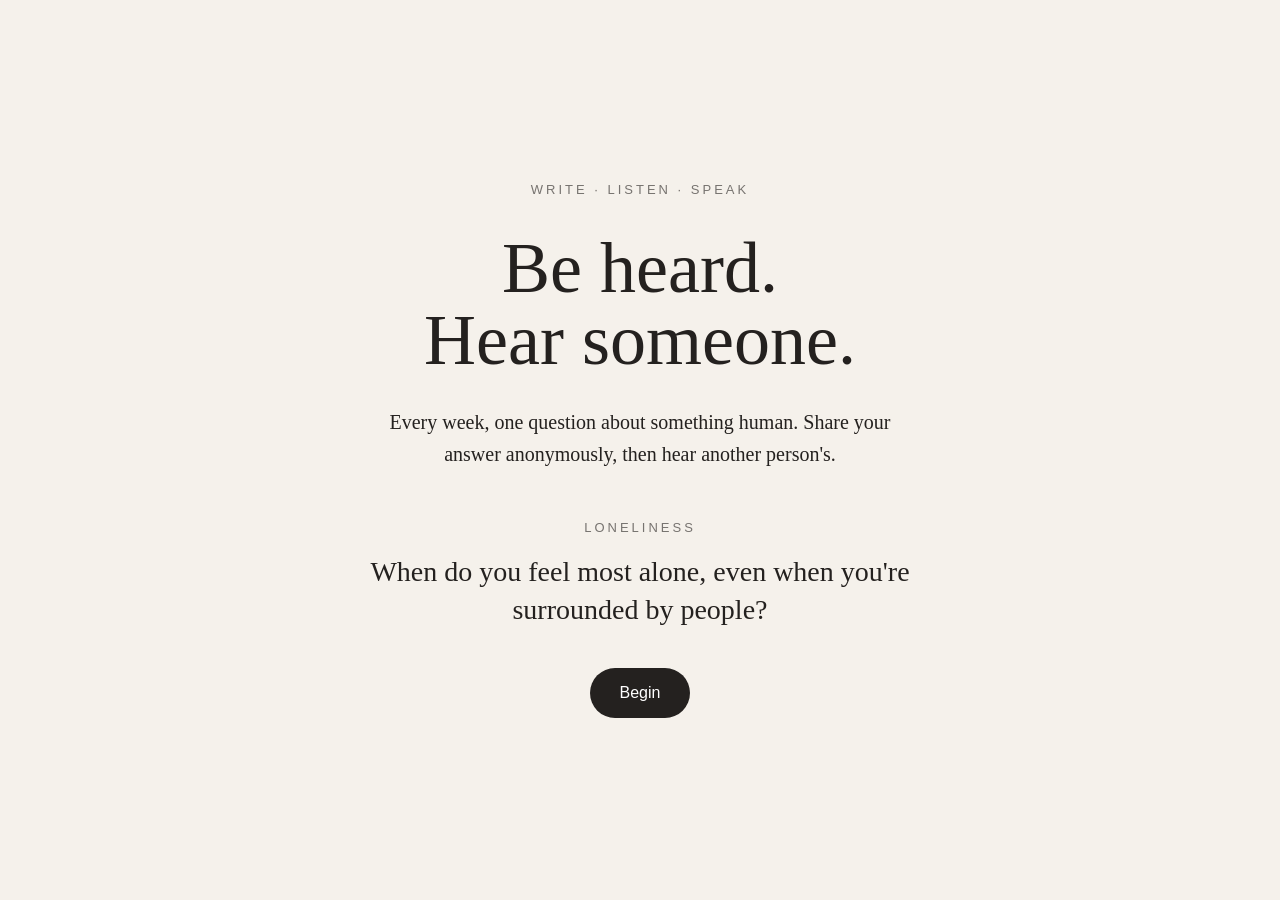
==== index.html @ d4e55817 "Add initial HTML structure and styling" ====
<!DOCTYPE html>
<html lang="en">
<head>
  <meta charset="UTF-8">
  <meta name="viewport" content="width=device-width, initial-scale=1.0">

  <title>Write. Listen. Speak.</title>

  <style>
    * {
      box-sizing: border-box;
    }

    body {
      margin: 0;
      min-height: 100vh;
      font-family: Georgia, "Times New Roman", serif;
      background: #f5f1eb;
      color: #24211f;
      display: flex;
      align-items: center;
      justify-content: center;
    }

    main {
      width: min(680px, 90%);
      text-align: center;
      padding: 60px 20px;
    }

    .small-title {
      font-family: Arial, sans-serif;
      font-size: 13px;
      letter-spacing: 3px;
      text-transform: uppercase;
      margin-bottom: 35px;
      opacity: 0.6;
    }

    h1 {
      font-size: clamp(42px, 8vw, 72px);
      font-weight: normal;
      line-height: 1;
      margin: 0 0 30px;
    }

    .intro {
      font-size: 20px;
      line-height: 1.6;
      margin: 0 auto 50px;
      max-width: 520px;
    }

    .emotion {
      font-family: Arial, sans-serif;
      font-size: 13px;
      letter-spacing: 3px;
      text-transform: uppercase;
      margin-bottom: 18px;
      opacity: 0.6;
    }

    .prompt {
      font-size: 28px;
      line-height: 1.35;
      margin: 0 auto 40px;
      max-width: 600px;
    }

    button {
      border: none;
      padding: 16px 30px;
      font-size: 16px;
      cursor: pointer;
      background: #24211f;
      color: white;
      border-radius: 30px;
    }

    button:hover {
      opacity: 0.8;
    }
  </style>
</head>

<body>

  <main>

    <div class="small-title">
      Write · Listen · Speak
    </div>

    <h1>Be heard.<br>Hear someone.</h1>

    <p class="intro">
      Every week, one question about something human.
      Share your answer anonymously, then hear another person's.
    </p>

    <div class="emotion">
      Loneliness
    </div>

    <p class="prompt">
      When do you feel most alone, even when you're surrounded by people?
    </p>

    <button>
      Begin
    </button>

  </main>

</body>
</html>
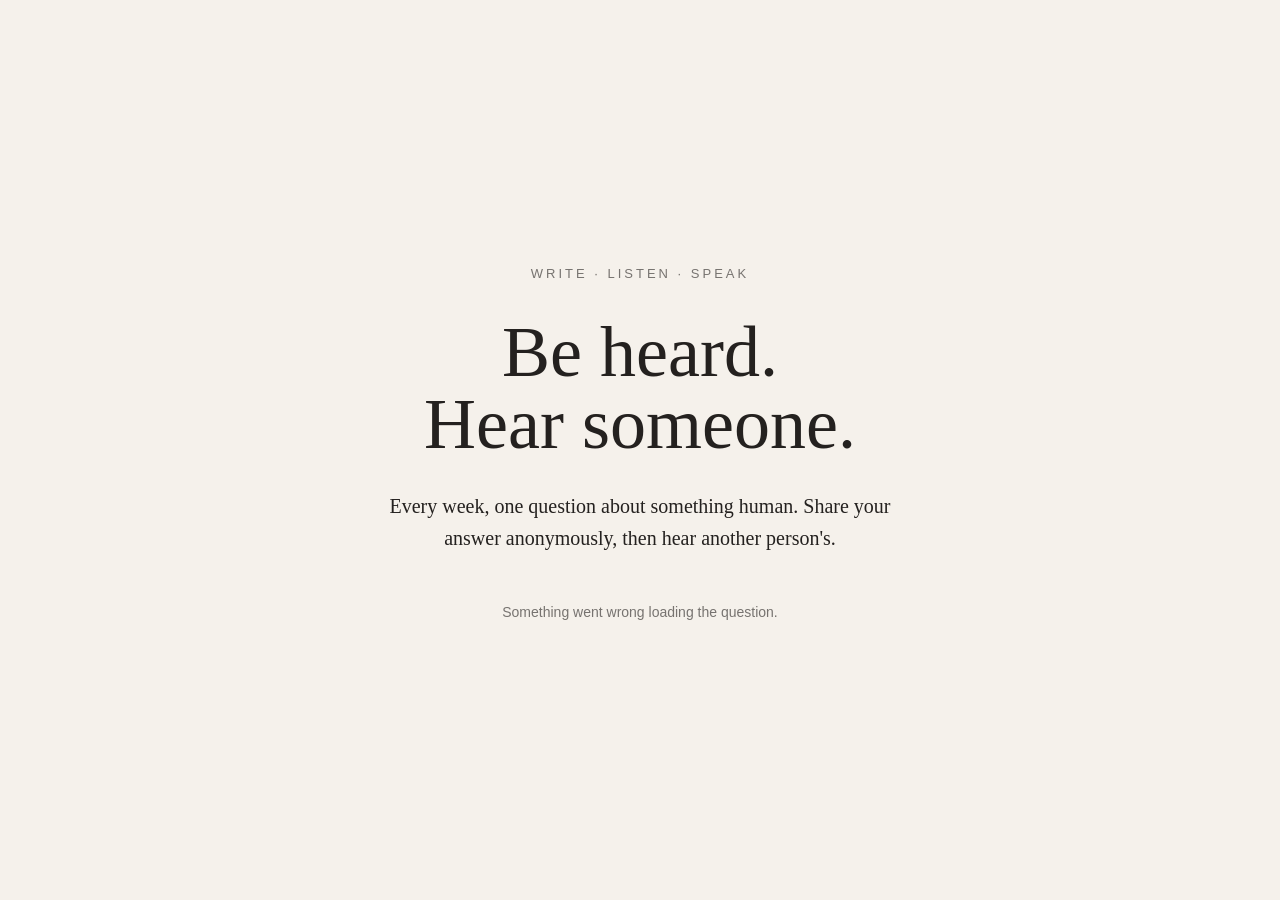
==== commit 911b758d: "connect website to supabase" ====
--- a/index.html
+++ b/index.html
@@ -80,6 +80,12 @@
     button:hover {
       opacity: 0.8;
     }
+
+    .error {
+      font-family: Arial, sans-serif;
+      font-size: 14px;
+      opacity: 0.6;
+    }
   </style>
 </head>
 
@@ -91,26 +97,91 @@
       Write · Listen · Speak
     </div>
 
-    <h1>Be heard.<br>Hear someone.</h1>
+    <h1>
+      Be heard.<br>
+      Hear someone.
+    </h1>
 
     <p class="intro">
       Every week, one question about something human.
       Share your answer anonymously, then hear another person's.
     </p>
 
-    <div class="emotion">
-      Loneliness
+    <div id="prompt-area">
+      <p>Loading this week's question...</p>
     </div>
-
-    <p class="prompt">
-      When do you feel most alone, even when you're surrounded by people?
-    </p>
-
-    <button>
-      Begin
-    </button>
 
   </main>
 
+  <script>
+    const SUPABASE_URL = "https://hgqujhmyamqfunkyokww.supabase.co";
+
+    const SUPABASE_KEY = "sb_publishable_3QNt1LfRmiSrVaBUyxqfhw_ksSgSi-8";
+
+    async function loadPrompt() {
+      const promptArea = document.getElementById("prompt-area");
+
+      try {
+        const response = await fetch(
+          `${SUPABASE_URL}/rest/v1/prompts?status=eq.active&select=emotion,question&limit=1`,
+          {
+            headers: {
+              "apikey": SUPABASE_KEY,
+              "Authorization": `Bearer ${SUPABASE_KEY}`
+            }
+          }
+        );
+
+        if (!response.ok) {
+          throw new Error("Could not load prompt");
+        }
+
+        const prompts = await response.json();
+
+        if (prompts.length === 0) {
+          promptArea.innerHTML = `
+            <p class="error">
+              There isn't an active question right now.
+            </p>
+          `;
+          return;
+        }
+
+        const prompt = prompts[0];
+
+        promptArea.innerHTML = `
+          <div class="emotion">
+            ${escapeHtml(prompt.emotion)}
+          </div>
+
+          <p class="prompt">
+            ${escapeHtml(prompt.question)}
+          </p>
+
+          <button>
+            Begin
+          </button>
+        `;
+
+      } catch (error) {
+        console.error(error);
+
+        promptArea.innerHTML = `
+          <p class="error">
+            Something went wrong loading the question.
+          </p>
+        `;
+      }
+    }
+
+    function escapeHtml(text) {
+      const div = document.createElement("div");
+      div.textContent = text;
+      return div.innerHTML;
+    }
+
+    loadPrompt();
+  </script>
+
 </body>
 </html>
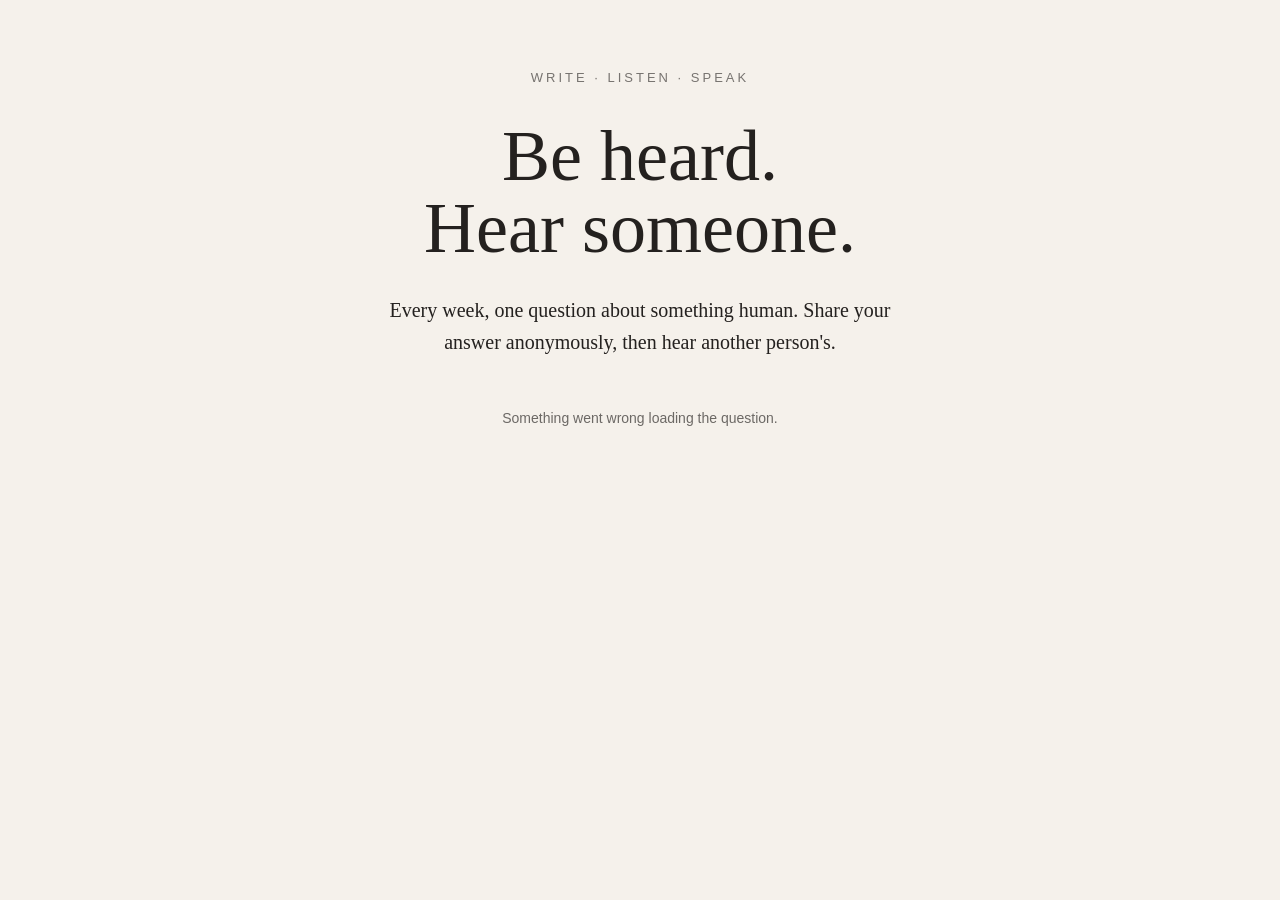
==== commit 1c88ff2b: "Add anonymous answer submission" ====
--- a/index.html
+++ b/index.html
@@ -17,24 +17,26 @@
       font-family: Georgia, "Times New Roman", serif;
       background: #f5f1eb;
       color: #24211f;
-      display: flex;
-      align-items: center;
-      justify-content: center;
     }
 
     main {
       width: min(680px, 90%);
+      margin: 0 auto;
+      padding: 70px 20px;
       text-align: center;
-      padding: 60px 20px;
-    }
-
-    .small-title {
+    }
+
+    .small-title,
+    .emotion {
       font-family: Arial, sans-serif;
       font-size: 13px;
       letter-spacing: 3px;
       text-transform: uppercase;
+      opacity: 0.6;
+    }
+
+    .small-title {
       margin-bottom: 35px;
-      opacity: 0.6;
     }
 
     h1 {
@@ -47,24 +49,39 @@
     .intro {
       font-size: 20px;
       line-height: 1.6;
+      max-width: 520px;
       margin: 0 auto 50px;
-      max-width: 520px;
     }
 
     .emotion {
-      font-family: Arial, sans-serif;
-      font-size: 13px;
-      letter-spacing: 3px;
-      text-transform: uppercase;
       margin-bottom: 18px;
-      opacity: 0.6;
     }
 
     .prompt {
       font-size: 28px;
       line-height: 1.35;
-      margin: 0 auto 40px;
+      margin: 0 auto 36px;
       max-width: 600px;
+    }
+
+    textarea {
+      width: 100%;
+      min-height: 220px;
+      resize: vertical;
+      border: 1px solid rgba(36, 33, 31, 0.25);
+      border-radius: 18px;
+      background: rgba(255,255,255,0.4);
+      padding: 20px;
+      font-family: Georgia, "Times New Roman", serif;
+      font-size: 20px;
+      line-height: 1.5;
+      color: #24211f;
+      outline: none;
+      margin-bottom: 20px;
+    }
+
+    textarea:focus {
+      border-color: #24211f;
     }
 
     button {
@@ -81,10 +98,36 @@
       opacity: 0.8;
     }
 
-    .error {
+    button:disabled {
+      opacity: 0.4;
+      cursor: default;
+    }
+
+    .secondary {
+      background: transparent;
+      color: #24211f;
+      border: 1px solid rgba(36, 33, 31, 0.3);
+      margin-right: 10px;
+    }
+
+    .note,
+    .message {
       font-family: Arial, sans-serif;
       font-size: 14px;
-      opacity: 0.6;
+      line-height: 1.5;
+      opacity: 0.65;
+    }
+
+    .note {
+      margin: 0 0 24px;
+    }
+
+    .message {
+      margin-top: 24px;
+    }
+
+    .hidden {
+      display: none;
     }
   </style>
 </head>
@@ -97,33 +140,66 @@
       Write · Listen · Speak
     </div>
 
-    <h1>
-      Be heard.<br>
-      Hear someone.
-    </h1>
-
-    <p class="intro">
-      Every week, one question about something human.
-      Share your answer anonymously, then hear another person's.
-    </p>
-
-    <div id="prompt-area">
-      <p>Loading this week's question...</p>
-    </div>
+    <section id="home-screen">
+
+      <h1>
+        Be heard.<br>
+        Hear someone.
+      </h1>
+
+      <p class="intro">
+        Every week, one question about something human.
+        Share your answer anonymously, then hear another person's.
+      </p>
+
+      <div id="prompt-area">
+        <p>Loading this week's question...</p>
+      </div>
+
+    </section>
+
+    <section id="write-screen" class="hidden">
+
+      <div class="emotion" id="write-emotion"></div>
+
+      <p class="prompt" id="write-question"></p>
+
+      <textarea
+        id="answer-box"
+        maxlength="2000"
+        placeholder="Write whatever comes up..."
+      ></textarea>
+
+      <p class="note">
+        Please don't include your name, contact details, or identifying information.
+      </p>
+
+      <button class="secondary" id="back-button">
+        Back
+      </button>
+
+      <button id="submit-button">
+        Submit anonymously
+      </button>
+
+      <p class="message" id="submit-message"></p>
+
+    </section>
 
   </main>
 
   <script>
     const SUPABASE_URL = "https://hgqujhmyamqfunkyokww.supabase.co";
-
     const SUPABASE_KEY = "sb_publishable_3QNt1LfRmiSrVaBUyxqfhw_ksSgSi-8";
+
+    let activePrompt = null;
 
     async function loadPrompt() {
       const promptArea = document.getElementById("prompt-area");
 
       try {
         const response = await fetch(
-          `${SUPABASE_URL}/rest/v1/prompts?status=eq.active&select=emotion,question&limit=1`,
+          `${SUPABASE_URL}/rest/v1/prompts?status=eq.active&select=id,emotion,question&limit=1`,
           {
             headers: {
               "apikey": SUPABASE_KEY,
@@ -140,46 +216,125 @@
 
         if (prompts.length === 0) {
           promptArea.innerHTML = `
-            <p class="error">
+            <p class="message">
               There isn't an active question right now.
             </p>
           `;
           return;
         }
 
-        const prompt = prompts[0];
+        activePrompt = prompts[0];
 
         promptArea.innerHTML = `
           <div class="emotion">
-            ${escapeHtml(prompt.emotion)}
+            ${escapeHtml(activePrompt.emotion)}
           </div>
 
           <p class="prompt">
-            ${escapeHtml(prompt.question)}
+            ${escapeHtml(activePrompt.question)}
           </p>
 
-          <button>
+          <button id="begin-button">
             Begin
           </button>
         `;
 
+        document
+          .getElementById("begin-button")
+          .addEventListener("click", showWriteScreen);
+
       } catch (error) {
         console.error(error);
 
         promptArea.innerHTML = `
-          <p class="error">
+          <p class="message">
             Something went wrong loading the question.
           </p>
         `;
       }
     }
 
+    function showWriteScreen() {
+      document.getElementById("home-screen").classList.add("hidden");
+      document.getElementById("write-screen").classList.remove("hidden");
+
+      document.getElementById("write-emotion").textContent =
+        activePrompt.emotion;
+
+      document.getElementById("write-question").textContent =
+        activePrompt.question;
+    }
+
+    function showHomeScreen() {
+      document.getElementById("write-screen").classList.add("hidden");
+      document.getElementById("home-screen").classList.remove("hidden");
+    }
+
+    async function submitAnswer() {
+      const box = document.getElementById("answer-box");
+      const button = document.getElementById("submit-button");
+      const message = document.getElementById("submit-message");
+
+      const body = box.value.trim();
+
+      if (!body) {
+        message.textContent = "Write something before submitting.";
+        return;
+      }
+
+      button.disabled = true;
+      message.textContent = "Sending...";
+
+      try {
+        const response = await fetch(
+          `${SUPABASE_URL}/rest/v1/answers`,
+          {
+            method: "POST",
+            headers: {
+              "apikey": SUPABASE_KEY,
+              "Authorization": `Bearer ${SUPABASE_KEY}`,
+              "Content-Type": "application/json",
+              "Prefer": "return=minimal"
+            },
+            body: JSON.stringify({
+              prompt_id: activePrompt.id,
+              body: body,
+              status: "pending"
+            })
+          }
+        );
+
+        if (!response.ok) {
+          throw new Error("Could not submit answer");
+        }
+
+        box.value = "";
+        message.textContent =
+          "Thank you. Your answer has been received.";
+
+      } catch (error) {
+        console.error(error);
+        message.textContent =
+          "Something went wrong. Please try again.";
+      }
+
+      button.disabled = false;
+    }
+
     function escapeHtml(text) {
       const div = document.createElement("div");
       div.textContent = text;
       return div.innerHTML;
     }
 
+    document
+      .getElementById("back-button")
+      .addEventListener("click", showHomeScreen);
+
+    document
+      .getElementById("submit-button")
+      .addEventListener("click", submitAnswer);
+
     loadPrompt();
   </script>
 
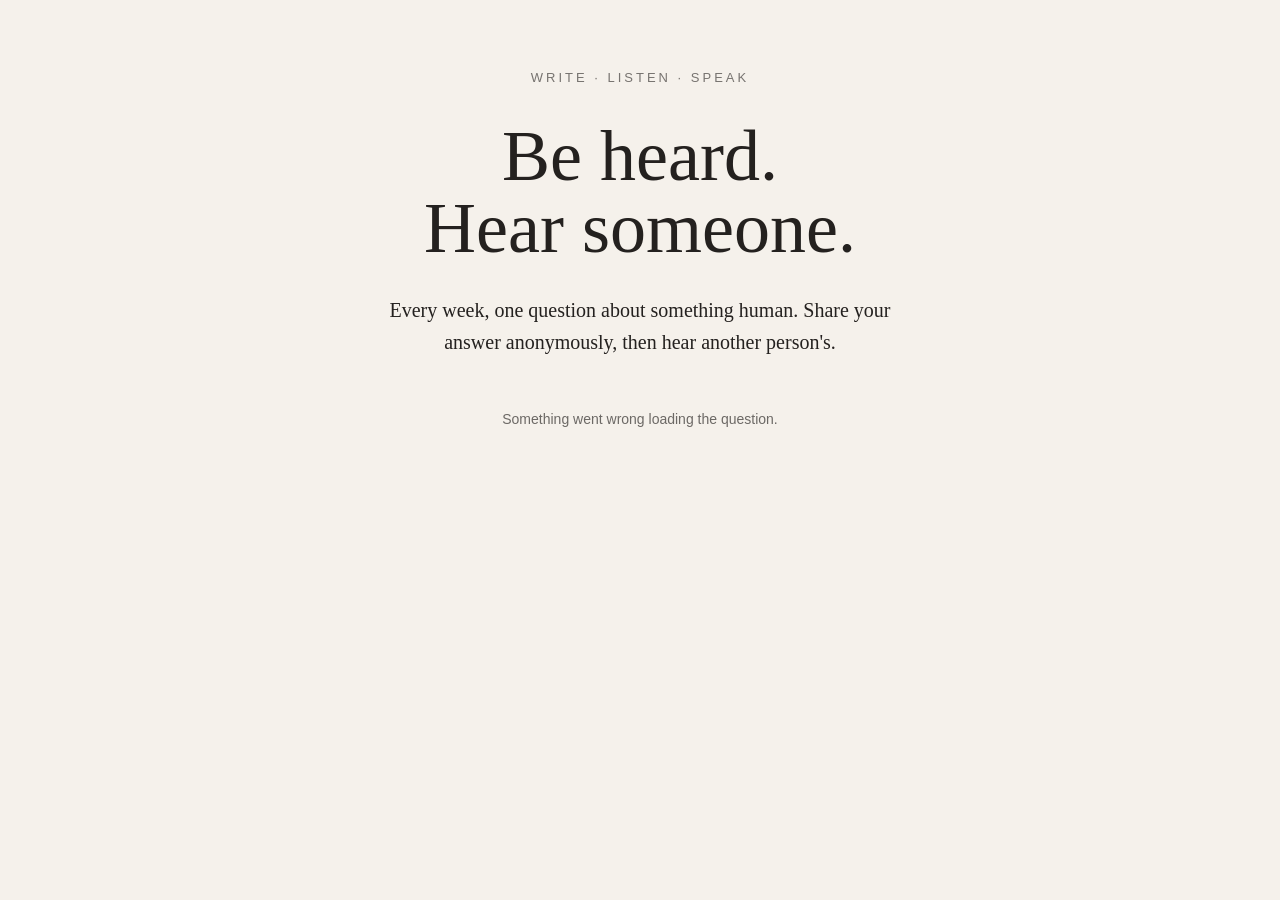
==== commit cdf06696: "Add listen screen" ====
--- a/index.html
+++ b/index.html
@@ -44,6 +44,12 @@
       font-weight: normal;
       line-height: 1;
       margin: 0 0 30px;
+    }
+
+    h2 {
+      font-size: 40px;
+      font-weight: normal;
+      margin: 0 0 25px;
     }
 
     .intro {
@@ -84,6 +90,30 @@
       border-color: #24211f;
     }
 
+    .answer-card {
+      margin: 35px auto;
+      padding: 35px;
+      max-width: 600px;
+      background: rgba(255,255,255,0.45);
+      border-radius: 20px;
+      text-align: left;
+    }
+
+    .answer-label {
+      font-family: Arial, sans-serif;
+      font-size: 12px;
+      letter-spacing: 2px;
+      text-transform: uppercase;
+      opacity: 0.5;
+      margin-bottom: 18px;
+    }
+
+    .stranger-answer {
+      font-size: 24px;
+      line-height: 1.55;
+      margin: 0;
+    }
+
     button {
       border: none;
       padding: 16px 30px;
@@ -114,7 +144,7 @@
     .message {
       font-family: Arial, sans-serif;
       font-size: 14px;
-      line-height: 1.5;
+      line-height: 1.6;
       opacity: 0.65;
     }
 
@@ -139,6 +169,9 @@
     <div class="small-title">
       Write · Listen · Speak
     </div>
+
+
+    <!-- HOME -->
 
     <section id="home-screen">
 
@@ -157,6 +190,9 @@
       </div>
 
     </section>
+
+
+    <!-- WRITE -->
 
     <section id="write-screen" class="hidden">
 
@@ -171,7 +207,8 @@
       ></textarea>
 
       <p class="note">
-        Please don't include your name, contact details, or identifying information.
+        Please don't include your name, contact details,
+        or identifying information.
       </p>
 
       <button class="secondary" id="back-button">
@@ -186,18 +223,68 @@
 
     </section>
 
+
+    <!-- LISTEN -->
+
+    <section id="listen-screen" class="hidden">
+
+      <div class="emotion" id="listen-emotion"></div>
+
+      <h2>Now, listen.</h2>
+
+      <p class="intro">
+        Someone else answered the same question.
+        Take a moment with their words.
+      </p>
+
+      <p class="prompt" id="listen-question"></p>
+
+      <div class="answer-card">
+
+        <div class="answer-label">
+          Someone wrote
+        </div>
+
+        <p class="stranger-answer" id="stranger-answer"></p>
+
+      </div>
+
+      <p class="note">
+        You don't need to fix anything.
+        Just hear what they chose to share.
+      </p>
+
+      <button id="voice-button">
+        Leave them a voice
+      </button>
+
+      <p class="message" id="listen-message"></p>
+
+    </section>
+
   </main>
 
+
   <script>
-    const SUPABASE_URL = "https://hgqujhmyamqfunkyokww.supabase.co";
-    const SUPABASE_KEY = "sb_publishable_3QNt1LfRmiSrVaBUyxqfhw_ksSgSi-8";
+
+    const SUPABASE_URL =
+      "https://hgqujhmyamqfunkyokww.supabase.co";
+
+    const SUPABASE_KEY =
+      "sb_publishable_3QNt1LfRmiSrVaBUyxqfhw_ksSgSi-8";
+
 
     let activePrompt = null;
+    let selectedAnswer = null;
+
 
     async function loadPrompt() {
-      const promptArea = document.getElementById("prompt-area");
+
+      const promptArea =
+        document.getElementById("prompt-area");
 
       try {
+
         const response = await fetch(
           `${SUPABASE_URL}/rest/v1/prompts?status=eq.active&select=id,emotion,question&limit=1`,
           {
@@ -215,11 +302,13 @@
         const prompts = await response.json();
 
         if (prompts.length === 0) {
+
           promptArea.innerHTML = `
             <p class="message">
               There isn't an active question right now.
             </p>
           `;
+
           return;
         }
 
@@ -243,7 +332,10 @@
           .getElementById("begin-button")
           .addEventListener("click", showWriteScreen);
 
-      } catch (error) {
+      }
+
+      catch (error) {
+
         console.error(error);
 
         promptArea.innerHTML = `
@@ -254,9 +346,16 @@
       }
     }
 
+
     function showWriteScreen() {
-      document.getElementById("home-screen").classList.add("hidden");
-      document.getElementById("write-screen").classList.remove("hidden");
+
+      document
+        .getElementById("home-screen")
+        .classList.add("hidden");
+
+      document
+        .getElementById("write-screen")
+        .classList.remove("hidden");
 
       document.getElementById("write-emotion").textContent =
         activePrompt.emotion;
@@ -265,37 +364,62 @@
         activePrompt.question;
     }
 
+
     function showHomeScreen() {
-      document.getElementById("write-screen").classList.add("hidden");
-      document.getElementById("home-screen").classList.remove("hidden");
-    }
+
+      document
+        .getElementById("write-screen")
+        .classList.add("hidden");
+
+      document
+        .getElementById("home-screen")
+        .classList.remove("hidden");
+    }
+
 
     async function submitAnswer() {
-      const box = document.getElementById("answer-box");
-      const button = document.getElementById("submit-button");
-      const message = document.getElementById("submit-message");
+
+      const box =
+        document.getElementById("answer-box");
+
+      const button =
+        document.getElementById("submit-button");
+
+      const message =
+        document.getElementById("submit-message");
 
       const body = box.value.trim();
 
+
       if (!body) {
-        message.textContent = "Write something before submitting.";
+
+        message.textContent =
+          "Write something before submitting.";
+
         return;
       }
 
+
       button.disabled = true;
-      message.textContent = "Sending...";
+
+      message.textContent =
+        "Sending...";
+
 
       try {
+
         const response = await fetch(
           `${SUPABASE_URL}/rest/v1/answers`,
           {
             method: "POST",
+
             headers: {
               "apikey": SUPABASE_KEY,
               "Authorization": `Bearer ${SUPABASE_KEY}`,
               "Content-Type": "application/json",
               "Prefer": "return=minimal"
             },
+
             body: JSON.stringify({
               prompt_id: activePrompt.id,
               body: body,
@@ -304,38 +428,150 @@
           }
         );
 
+
         if (!response.ok) {
           throw new Error("Could not submit answer");
         }
 
+
         box.value = "";
+
         message.textContent =
-          "Thank you. Your answer has been received.";
-
-      } catch (error) {
+          "Thank you. Finding someone for you to hear...";
+
+
+        await loadStrangerAnswer();
+
+      }
+
+      catch (error) {
+
         console.error(error);
+
         message.textContent =
           "Something went wrong. Please try again.";
-      }
-
-      button.disabled = false;
-    }
+
+        button.disabled = false;
+      }
+    }
+
+
+    async function loadStrangerAnswer() {
+
+      try {
+
+        const response = await fetch(
+          `${SUPABASE_URL}/rest/v1/answers?prompt_id=eq.${activePrompt.id}&status=eq.approved&select=id,body`,
+          {
+            headers: {
+              "apikey": SUPABASE_KEY,
+              "Authorization": `Bearer ${SUPABASE_KEY}`
+            }
+          }
+        );
+
+
+        if (!response.ok) {
+          throw new Error("Could not load an answer");
+        }
+
+
+        const answers = await response.json();
+
+
+        if (answers.length === 0) {
+
+          document.getElementById("submit-message").textContent =
+            "Your answer was received. There isn't another answer ready to hear yet.";
+
+          document.getElementById("submit-button").disabled = false;
+
+          return;
+        }
+
+
+        const randomIndex =
+          Math.floor(Math.random() * answers.length);
+
+        selectedAnswer =
+          answers[randomIndex];
+
+
+        showListenScreen();
+
+      }
+
+      catch (error) {
+
+        console.error(error);
+
+        document.getElementById("submit-message").textContent =
+          "Your answer was received, but we couldn't find another answer right now.";
+
+        document.getElementById("submit-button").disabled = false;
+      }
+    }
+
+
+    function showListenScreen() {
+
+      document
+        .getElementById("write-screen")
+        .classList.add("hidden");
+
+      document
+        .getElementById("listen-screen")
+        .classList.remove("hidden");
+
+
+      document.getElementById("listen-emotion").textContent =
+        activePrompt.emotion;
+
+
+      document.getElementById("listen-question").textContent =
+        activePrompt.question;
+
+
+      document.getElementById("stranger-answer").textContent =
+        selectedAnswer.body;
+    }
+
+
+    function voiceComingNext() {
+
+      document.getElementById("listen-message").textContent =
+        "Voice recording is coming next.";
+    }
+
 
     function escapeHtml(text) {
-      const div = document.createElement("div");
+
+      const div =
+        document.createElement("div");
+
       div.textContent = text;
+
       return div.innerHTML;
     }
+
 
     document
       .getElementById("back-button")
       .addEventListener("click", showHomeScreen);
 
+
     document
       .getElementById("submit-button")
       .addEventListener("click", submitAnswer);
 
+
+    document
+      .getElementById("voice-button")
+      .addEventListener("click", voiceComingNext);
+
+
     loadPrompt();
+
   </script>
 
 </body>
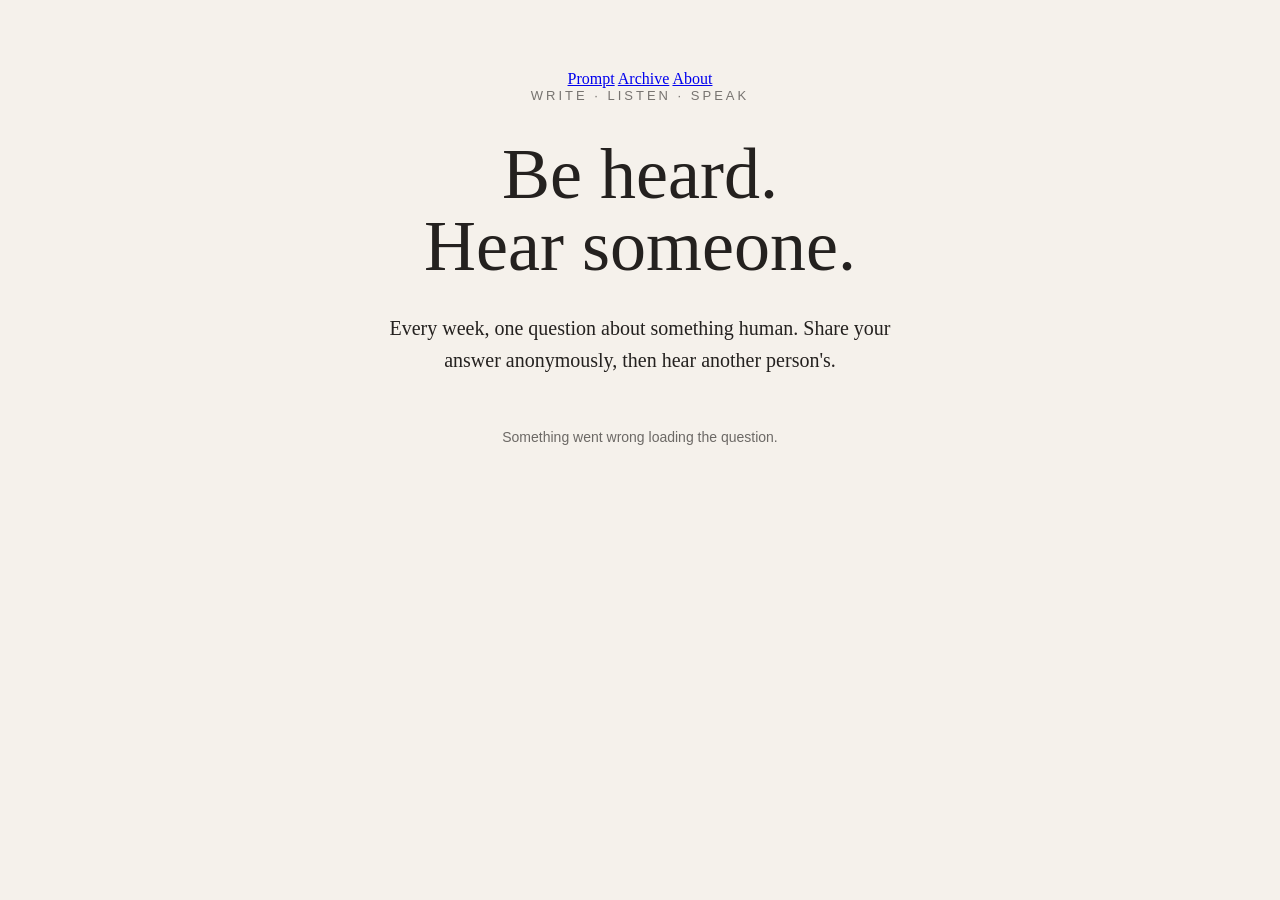
==== commit 988d19c9: "Add site navigation" ====
--- a/index.html
+++ b/index.html
@@ -6,166 +6,17 @@
 
   <title>Write. Listen. Speak.</title>
 
-  <style>
-    * {
-      box-sizing: border-box;
-    }
-
-    body {
-      margin: 0;
-      min-height: 100vh;
-      font-family: Georgia, "Times New Roman", serif;
-      background: #f5f1eb;
-      color: #24211f;
-    }
-
-    main {
-      width: min(680px, 90%);
-      margin: 0 auto;
-      padding: 70px 20px;
-      text-align: center;
-    }
-
-    .small-title,
-    .emotion {
-      font-family: Arial, sans-serif;
-      font-size: 13px;
-      letter-spacing: 3px;
-      text-transform: uppercase;
-      opacity: 0.6;
-    }
-
-    .small-title {
-      margin-bottom: 35px;
-    }
-
-    h1 {
-      font-size: clamp(42px, 8vw, 72px);
-      font-weight: normal;
-      line-height: 1;
-      margin: 0 0 30px;
-    }
-
-    h2 {
-      font-size: 40px;
-      font-weight: normal;
-      margin: 0 0 25px;
-    }
-
-    .intro {
-      font-size: 20px;
-      line-height: 1.6;
-      max-width: 520px;
-      margin: 0 auto 50px;
-    }
-
-    .emotion {
-      margin-bottom: 18px;
-    }
-
-    .prompt {
-      font-size: 28px;
-      line-height: 1.35;
-      margin: 0 auto 36px;
-      max-width: 600px;
-    }
-
-    textarea {
-      width: 100%;
-      min-height: 220px;
-      resize: vertical;
-      border: 1px solid rgba(36, 33, 31, 0.25);
-      border-radius: 18px;
-      background: rgba(255,255,255,0.4);
-      padding: 20px;
-      font-family: Georgia, "Times New Roman", serif;
-      font-size: 20px;
-      line-height: 1.5;
-      color: #24211f;
-      outline: none;
-      margin-bottom: 20px;
-    }
-
-    textarea:focus {
-      border-color: #24211f;
-    }
-
-    .answer-card {
-      margin: 35px auto;
-      padding: 35px;
-      max-width: 600px;
-      background: rgba(255,255,255,0.45);
-      border-radius: 20px;
-      text-align: left;
-    }
-
-    .answer-label {
-      font-family: Arial, sans-serif;
-      font-size: 12px;
-      letter-spacing: 2px;
-      text-transform: uppercase;
-      opacity: 0.5;
-      margin-bottom: 18px;
-    }
-
-    .stranger-answer {
-      font-size: 24px;
-      line-height: 1.55;
-      margin: 0;
-    }
-
-    button {
-      border: none;
-      padding: 16px 30px;
-      font-size: 16px;
-      cursor: pointer;
-      background: #24211f;
-      color: white;
-      border-radius: 30px;
-    }
-
-    button:hover {
-      opacity: 0.8;
-    }
-
-    button:disabled {
-      opacity: 0.4;
-      cursor: default;
-    }
-
-    .secondary {
-      background: transparent;
-      color: #24211f;
-      border: 1px solid rgba(36, 33, 31, 0.3);
-      margin-right: 10px;
-    }
-
-    .note,
-    .message {
-      font-family: Arial, sans-serif;
-      font-size: 14px;
-      line-height: 1.6;
-      opacity: 0.65;
-    }
-
-    .note {
-      margin: 0 0 24px;
-    }
-
-    .message {
-      margin-top: 24px;
-    }
-
-    .hidden {
-      display: none;
-    }
-  </style>
+  <link rel="stylesheet" href="style.css">
 </head>
 
 <body>
 
   <main>
-
+<nav class="site-nav">
+  <a href="index.html">Prompt</a>
+  <a href="archive.html">Archive</a>
+  <a href="about.html">About</a>
+</nav>
     <div class="small-title">
       Write · Listen · Speak
     </div>
@@ -258,321 +109,111 @@
         Leave them a voice
       </button>
 
-      <p class="message" id="listen-message"></p>
+    </section>
+
+
+    <!-- SPEAK -->
+
+    <section id="voice-screen" class="hidden">
+
+      <div class="emotion" id="voice-emotion"></div>
+
+      <h2>Leave them a voice.</h2>
+
+      <div class="instructions">
+        <strong>When you record:</strong><br><br>
+
+        1. Read the question aloud.<br>
+        2. Read their answer aloud.<br>
+        3. Then respond in your own words.
+        <br><br>
+
+        You don't have to give advice or solve anything.
+        Speak as one person listening to another.
+      </div>
+
+      <p class="prompt" id="voice-question"></p>
+
+      <div class="answer-card">
+
+        <div class="answer-label">
+          Their answer
+        </div>
+
+        <p class="stranger-answer" id="voice-answer"></p>
+
+      </div>
+
+      <p class="note">
+        Maximum recording time: 90 seconds.
+        Please don't say your full name, contact details,
+        social media handle or other identifying information.
+      </p>
+
+
+      <div id="record-controls">
+
+        <button id="start-recording">
+          🎙 Start recording
+        </button>
+
+        <button id="stop-recording" class="recording hidden">
+          Stop recording
+        </button>
+
+        <div class="timer" id="timer">
+          0:00
+        </div>
+
+      </div>
+
+
+      <div id="review-recording" class="hidden">
+
+        <p class="note">
+          Listen back before sending.
+        </p>
+
+        <audio id="audio-preview" controls></audio>
+
+        <br>
+
+        <button class="secondary" id="record-again">
+          Record again
+        </button>
+
+        <button id="send-recording">
+          Send anonymously
+        </button>
+
+      </div>
+
+      <p class="message" id="voice-message"></p>
+
+    </section>
+
+
+    <!-- THANK YOU -->
+
+    <section id="thank-you-screen" class="hidden">
+
+      <h2>Your voice has been received.</h2>
+
+      <p class="intro">
+        Thank you for taking the time to listen to someone
+        you may never meet.
+      </p>
+
+      <p class="note">
+        Your recording will be reviewed before it becomes
+        part of the archive.
+      </p>
 
     </section>
 
   </main>
 
-
-  <script>
-
-    const SUPABASE_URL =
-      "https://hgqujhmyamqfunkyokww.supabase.co";
-
-    const SUPABASE_KEY =
-      "sb_publishable_3QNt1LfRmiSrVaBUyxqfhw_ksSgSi-8";
-
-
-    let activePrompt = null;
-    let selectedAnswer = null;
-
-
-    async function loadPrompt() {
-
-      const promptArea =
-        document.getElementById("prompt-area");
-
-      try {
-
-        const response = await fetch(
-          `${SUPABASE_URL}/rest/v1/prompts?status=eq.active&select=id,emotion,question&limit=1`,
-          {
-            headers: {
-              "apikey": SUPABASE_KEY,
-              "Authorization": `Bearer ${SUPABASE_KEY}`
-            }
-          }
-        );
-
-        if (!response.ok) {
-          throw new Error("Could not load prompt");
-        }
-
-        const prompts = await response.json();
-
-        if (prompts.length === 0) {
-
-          promptArea.innerHTML = `
-            <p class="message">
-              There isn't an active question right now.
-            </p>
-          `;
-
-          return;
-        }
-
-        activePrompt = prompts[0];
-
-        promptArea.innerHTML = `
-          <div class="emotion">
-            ${escapeHtml(activePrompt.emotion)}
-          </div>
-
-          <p class="prompt">
-            ${escapeHtml(activePrompt.question)}
-          </p>
-
-          <button id="begin-button">
-            Begin
-          </button>
-        `;
-
-        document
-          .getElementById("begin-button")
-          .addEventListener("click", showWriteScreen);
-
-      }
-
-      catch (error) {
-
-        console.error(error);
-
-        promptArea.innerHTML = `
-          <p class="message">
-            Something went wrong loading the question.
-          </p>
-        `;
-      }
-    }
-
-
-    function showWriteScreen() {
-
-      document
-        .getElementById("home-screen")
-        .classList.add("hidden");
-
-      document
-        .getElementById("write-screen")
-        .classList.remove("hidden");
-
-      document.getElementById("write-emotion").textContent =
-        activePrompt.emotion;
-
-      document.getElementById("write-question").textContent =
-        activePrompt.question;
-    }
-
-
-    function showHomeScreen() {
-
-      document
-        .getElementById("write-screen")
-        .classList.add("hidden");
-
-      document
-        .getElementById("home-screen")
-        .classList.remove("hidden");
-    }
-
-
-    async function submitAnswer() {
-
-      const box =
-        document.getElementById("answer-box");
-
-      const button =
-        document.getElementById("submit-button");
-
-      const message =
-        document.getElementById("submit-message");
-
-      const body = box.value.trim();
-
-
-      if (!body) {
-
-        message.textContent =
-          "Write something before submitting.";
-
-        return;
-      }
-
-
-      button.disabled = true;
-
-      message.textContent =
-        "Sending...";
-
-
-      try {
-
-        const response = await fetch(
-          `${SUPABASE_URL}/rest/v1/answers`,
-          {
-            method: "POST",
-
-            headers: {
-              "apikey": SUPABASE_KEY,
-              "Authorization": `Bearer ${SUPABASE_KEY}`,
-              "Content-Type": "application/json",
-              "Prefer": "return=minimal"
-            },
-
-            body: JSON.stringify({
-              prompt_id: activePrompt.id,
-              body: body,
-              status: "pending"
-            })
-          }
-        );
-
-
-        if (!response.ok) {
-          throw new Error("Could not submit answer");
-        }
-
-
-        box.value = "";
-
-        message.textContent =
-          "Thank you. Finding someone for you to hear...";
-
-
-        await loadStrangerAnswer();
-
-      }
-
-      catch (error) {
-
-        console.error(error);
-
-        message.textContent =
-          "Something went wrong. Please try again.";
-
-        button.disabled = false;
-      }
-    }
-
-
-    async function loadStrangerAnswer() {
-
-      try {
-
-        const response = await fetch(
-          `${SUPABASE_URL}/rest/v1/answers?prompt_id=eq.${activePrompt.id}&status=eq.approved&select=id,body`,
-          {
-            headers: {
-              "apikey": SUPABASE_KEY,
-              "Authorization": `Bearer ${SUPABASE_KEY}`
-            }
-          }
-        );
-
-
-        if (!response.ok) {
-          throw new Error("Could not load an answer");
-        }
-
-
-        const answers = await response.json();
-
-
-        if (answers.length === 0) {
-
-          document.getElementById("submit-message").textContent =
-            "Your answer was received. There isn't another answer ready to hear yet.";
-
-          document.getElementById("submit-button").disabled = false;
-
-          return;
-        }
-
-
-        const randomIndex =
-          Math.floor(Math.random() * answers.length);
-
-        selectedAnswer =
-          answers[randomIndex];
-
-
-        showListenScreen();
-
-      }
-
-      catch (error) {
-
-        console.error(error);
-
-        document.getElementById("submit-message").textContent =
-          "Your answer was received, but we couldn't find another answer right now.";
-
-        document.getElementById("submit-button").disabled = false;
-      }
-    }
-
-
-    function showListenScreen() {
-
-      document
-        .getElementById("write-screen")
-        .classList.add("hidden");
-
-      document
-        .getElementById("listen-screen")
-        .classList.remove("hidden");
-
-
-      document.getElementById("listen-emotion").textContent =
-        activePrompt.emotion;
-
-
-      document.getElementById("listen-question").textContent =
-        activePrompt.question;
-
-
-      document.getElementById("stranger-answer").textContent =
-        selectedAnswer.body;
-    }
-
-
-    function voiceComingNext() {
-
-      document.getElementById("listen-message").textContent =
-        "Voice recording is coming next.";
-    }
-
-
-    function escapeHtml(text) {
-
-      const div =
-        document.createElement("div");
-
-      div.textContent = text;
-
-      return div.innerHTML;
-    }
-
-
-    document
-      .getElementById("back-button")
-      .addEventListener("click", showHomeScreen);
-
-
-    document
-      .getElementById("submit-button")
-      .addEventListener("click", submitAnswer);
-
-
-    document
-      .getElementById("voice-button")
-      .addEventListener("click", voiceComingNext);
-
-
-    loadPrompt();
-
-  </script>
+  <script src="app.js"></script>
 
 </body>
 </html>
--- a/style.css
+++ b/style.css
@@ -0,0 +1,179 @@
+* {
+  box-sizing: border-box;
+}
+
+body {
+  margin: 0;
+  min-height: 100vh;
+  font-family: Georgia, "Times New Roman", serif;
+  background: #f5f1eb;
+  color: #24211f;
+}
+
+main {
+  width: min(680px, 90%);
+  margin: 0 auto;
+  padding: 70px 20px;
+  text-align: center;
+}
+
+.small-title,
+.emotion {
+  font-family: Arial, sans-serif;
+  font-size: 13px;
+  letter-spacing: 3px;
+  text-transform: uppercase;
+  opacity: 0.6;
+}
+
+.small-title {
+  margin-bottom: 35px;
+}
+
+h1 {
+  font-size: clamp(42px, 8vw, 72px);
+  font-weight: normal;
+  line-height: 1;
+  margin: 0 0 30px;
+}
+
+h2 {
+  font-size: 40px;
+  font-weight: normal;
+  margin: 0 0 25px;
+}
+
+.intro {
+  font-size: 20px;
+  line-height: 1.6;
+  max-width: 520px;
+  margin: 0 auto 50px;
+}
+
+.emotion {
+  margin-bottom: 18px;
+}
+
+.prompt {
+  font-size: 28px;
+  line-height: 1.35;
+  margin: 0 auto 36px;
+  max-width: 600px;
+}
+
+textarea {
+  width: 100%;
+  min-height: 220px;
+  resize: vertical;
+  border: 1px solid rgba(36, 33, 31, 0.25);
+  border-radius: 18px;
+  background: rgba(255,255,255,0.4);
+  padding: 20px;
+  font-family: Georgia, "Times New Roman", serif;
+  font-size: 20px;
+  line-height: 1.5;
+  color: #24211f;
+  outline: none;
+  margin-bottom: 20px;
+}
+
+textarea:focus {
+  border-color: #24211f;
+}
+
+.answer-card,
+.instructions {
+  background: rgba(255,255,255,0.45);
+  border-radius: 20px;
+  max-width: 600px;
+  margin: 30px auto;
+}
+
+.answer-card {
+  padding: 35px;
+  text-align: left;
+}
+
+.instructions {
+  padding: 28px;
+  text-align: left;
+  font-size: 19px;
+  line-height: 1.6;
+}
+
+.answer-label {
+  font-family: Arial, sans-serif;
+  font-size: 12px;
+  letter-spacing: 2px;
+  text-transform: uppercase;
+  opacity: 0.5;
+  margin-bottom: 18px;
+}
+
+.stranger-answer {
+  font-size: 24px;
+  line-height: 1.55;
+  margin: 0;
+}
+
+button {
+  border: none;
+  padding: 16px 30px;
+  font-size: 16px;
+  cursor: pointer;
+  background: #24211f;
+  color: white;
+  border-radius: 30px;
+  margin: 5px;
+}
+
+button:hover {
+  opacity: 0.8;
+}
+
+button:disabled {
+  opacity: 0.4;
+  cursor: default;
+}
+
+.secondary {
+  background: transparent;
+  color: #24211f;
+  border: 1px solid rgba(36, 33, 31, 0.3);
+}
+
+.recording {
+  background: #8b2525;
+}
+
+.note,
+.message,
+.timer {
+  font-family: Arial, sans-serif;
+  font-size: 14px;
+  line-height: 1.6;
+  opacity: 0.65;
+}
+
+.note {
+  margin: 0 0 24px;
+}
+
+.message {
+  margin-top: 24px;
+}
+
+.timer {
+  font-size: 18px;
+  margin: 20px 0;
+}
+
+audio {
+  width: 100%;
+  max-width: 500px;
+  margin: 20px auto;
+}
+
+.hidden {
+  display: none;
+}
